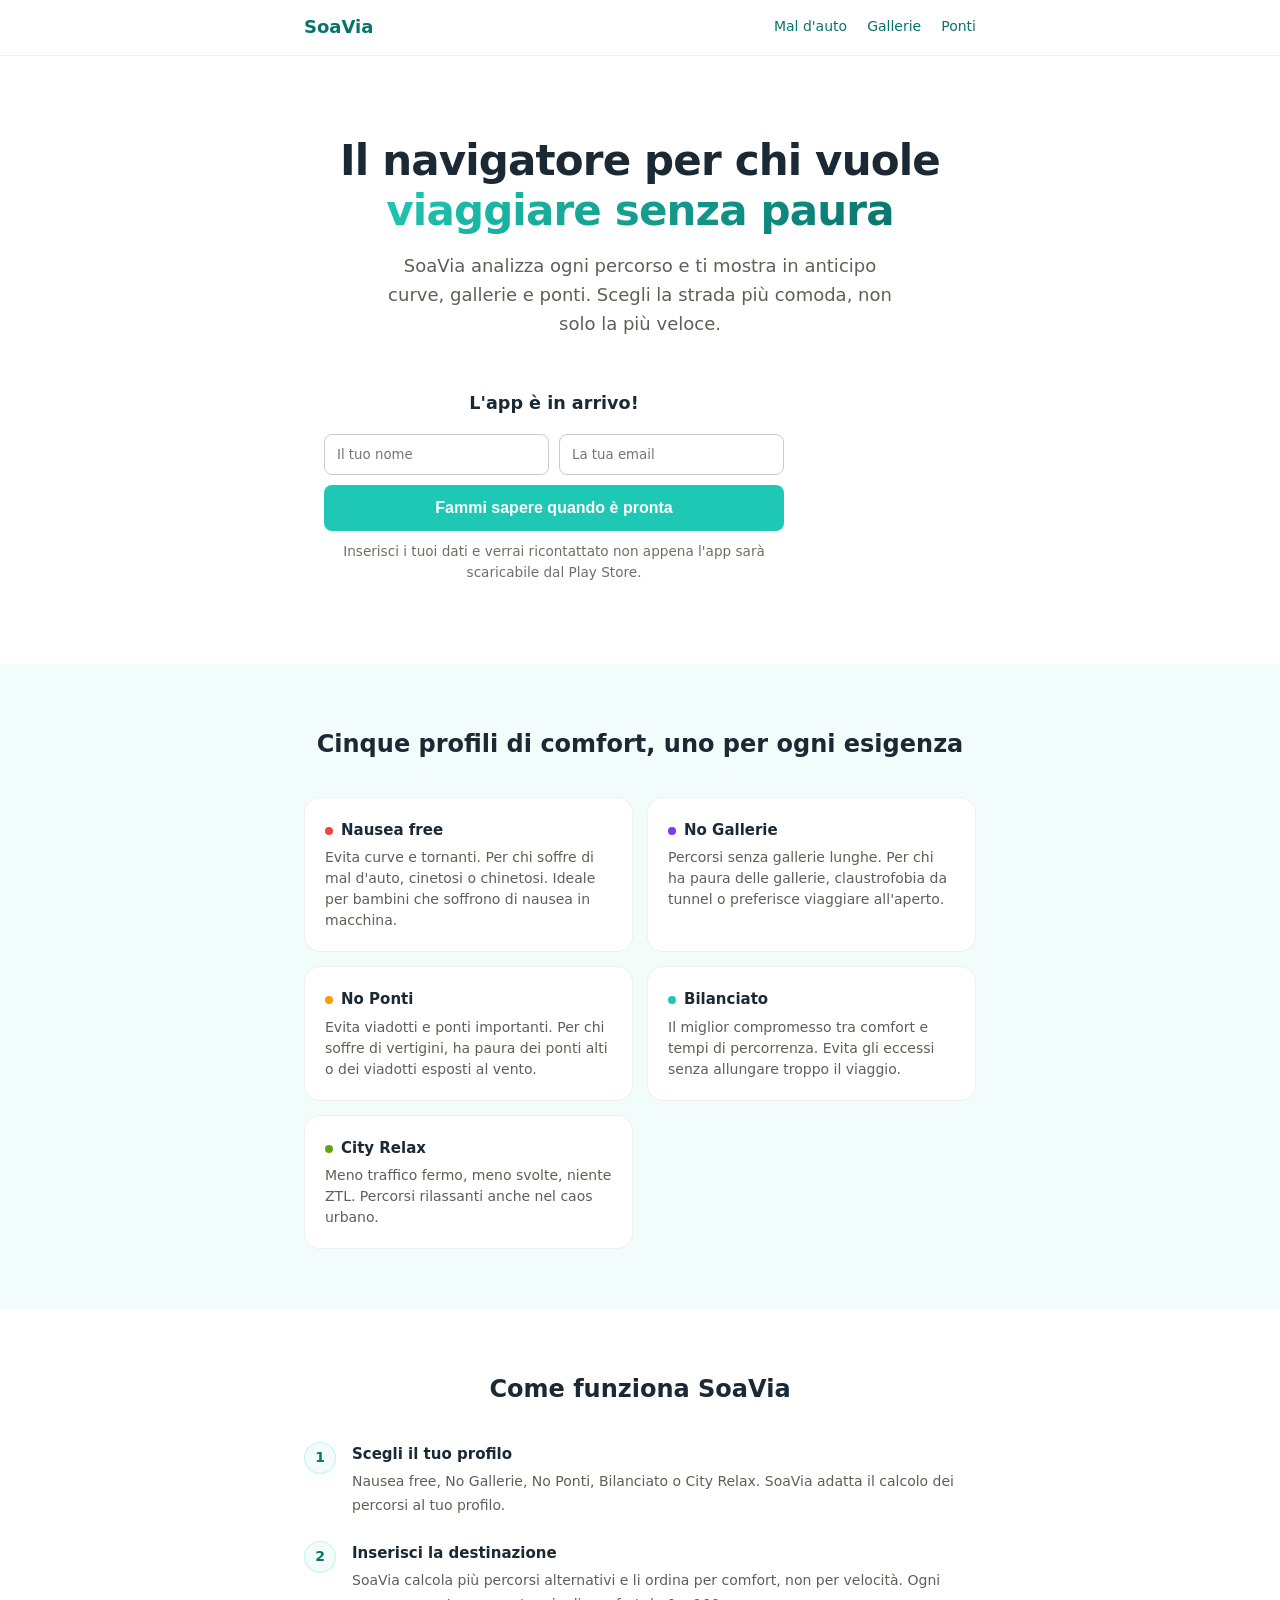
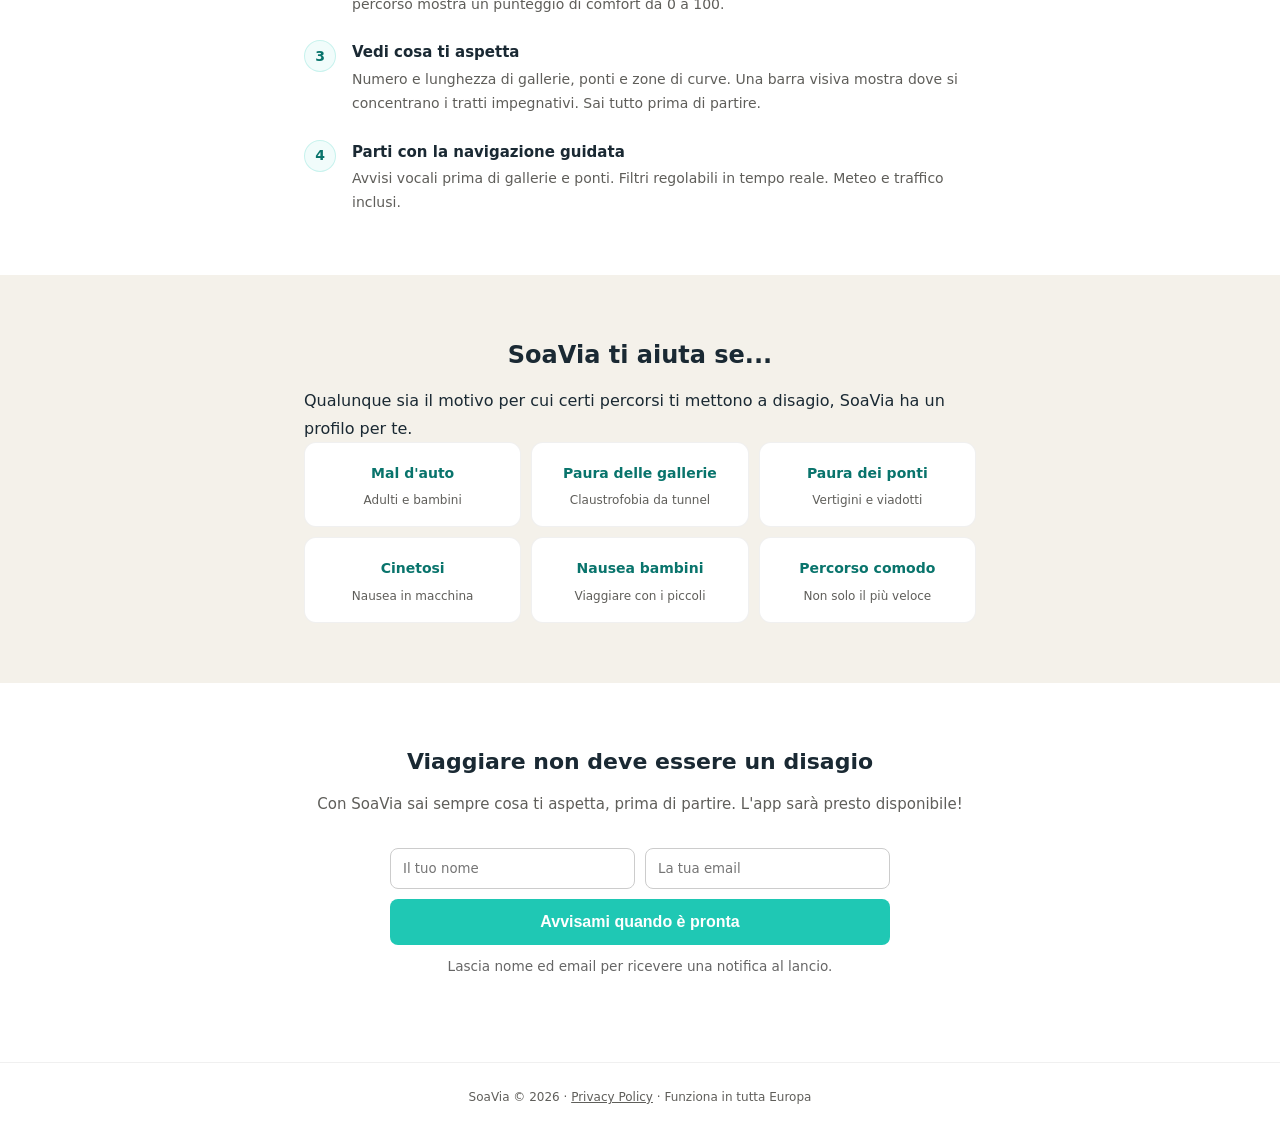
==== index.html @ 56b63d81 "Update index.html" ====
<!DOCTYPE html>
<html lang="it">
<head>
<meta charset="utf-8">
<meta name="viewport" content="width=device-width,initial-scale=1">
<title>SoaVia – Il navigatore per chi vuole viaggiare senza paura</title>
<meta name="description" content="SoaVia è il navigatore anti-nausea che evita curve, gallerie e ponti. Scegli il percorso più comodo, non solo il più veloce. Per chi soffre di mal d'auto, paura delle gallerie o dei ponti.">
<meta name="keywords" content="navigatore anti-nausea, mal d'auto, paura gallerie, paura ponti, evitare curve, cinetosi, navigatore comfort, fobia gallerie">
<link rel="canonical" href="https://soavia.app/">
<meta property="og:title" content="SoaVia – Guida senza paura">
<meta property="og:description" content="Il navigatore che evita curve, gallerie e ponti. Viaggia sereno.">
<meta property="og:type" content="website">
<meta property="og:url" content="https://soavia.app/">
<link rel="stylesheet" href="css/style.css">
<script type="application/ld+json">
{
  "@context": "https://schema.org",
  "@type": "SoftwareApplication",
  "name": "SoaVia",
  "operatingSystem": "Android",
  "applicationCategory": "TravelApplication",
  "description": "Navigatore anti-nausea: evita curve, gallerie e ponti. Scegli il percorso più comodo.",
  "offers": {
    "@type": "Offer",
    "price": "0",
    "priceCurrency": "EUR"
  }
}
</script>
</head>
<body>

<nav>
<div class="container">
  <a class="nav-brand" href="/">SoaVia</a>
  <div class="nav-links">
    <a href="/mal-auto">Mal d'auto</a>
    <a href="/paura-gallerie">Gallerie</a>
    <a href="/paura-ponti">Ponti</a>
  </div>
</div>
</nav>

<section class="hero">
<div class="container">
  <h1>Il navigatore per chi vuole <span>viaggiare senza paura</span></h1>
  <p>SoaVia analizza ogni percorso e ti mostra in anticipo curve, gallerie e ponti. Scegli la strada più comoda, non solo la più veloce.</p>
  
  <!-- FORM DI ISCRIZIONE HERO -->
  <div style="margin-top: 30px; background: rgba(255,255,255,0.1); padding: 20px; border-radius: 12px; max-width: 500px;">
    <h3 style="margin-top: 0; font-size: 1.1rem; margin-bottom: 15px;">L'app è in arrivo!</h3>
    <form onsubmit="inviaModulo(event)" style="display: flex; flex-direction: column; gap: 10px;">
      <div style="display: flex; gap: 10px; flex-wrap: wrap;">
        <input type="text" name="nome" placeholder="Il tuo nome" required style="padding: 12px; border-radius: 8px; border: 1px solid #ccc; flex: 1; min-width: 150px; font-family: inherit;">
        <input type="email" name="email" placeholder="La tua email" required style="padding: 12px; border-radius: 8px; border: 1px solid #ccc; flex: 1; min-width: 200px; font-family: inherit;">
      </div>
      <button type="submit" style="padding: 14px; background-color: #1FC8B4; color: #fff; border: none; border-radius: 8px; font-weight: bold; font-size: 1rem; cursor: pointer; transition: background 0.3s;">
        Fammi sapere quando è pronta
      </button>
    </form>
    <p style="font-size: 0.85rem; margin-top: 10px; margin-bottom: 0; opacity: 0.9;">
      Inserisci i tuoi dati e verrai ricontattato non appena l'app sarà scaricabile dal Play Store.
    </p>
  </div>
</div>
</section>

<section class="profiles">
<div class="container">
  <h2>Cinque profili di comfort, uno per ogni esigenza</h2>
  <div class="profile-grid">
    <div class="profile-card">
      <h3><span class="pc-dot" style="background:#ef4444"></span>Nausea free</h3>
      <p>Evita curve e tornanti. Per chi soffre di mal d'auto, cinetosi o chinetosi. Ideale per bambini che soffrono di nausea in macchina.</p>
    </div>
    <div class="profile-card">
      <h3><span class="pc-dot" style="background:#7c3aed"></span>No Gallerie</h3>
      <p>Percorsi senza gallerie lunghe. Per chi ha paura delle gallerie, claustrofobia da tunnel o preferisce viaggiare all'aperto.</p>
    </div>
    <div class="profile-card">
      <h3><span class="pc-dot" style="background:#f59e0b"></span>No Ponti</h3>
      <p>Evita viadotti e ponti importanti. Per chi soffre di vertigini, ha paura dei ponti alti o dei viadotti esposti al vento.</p>
    </div>
    <div class="profile-card">
      <h3><span class="pc-dot" style="background:#1FC8B4"></span>Bilanciato</h3>
      <p>Il miglior compromesso tra comfort e tempi di percorrenza. Evita gli eccessi senza allungare troppo il viaggio.</p>
    </div>
    <div class="profile-card">
      <h3><span class="pc-dot" style="background:#65a30d"></span>City Relax</h3>
      <p>Meno traffico fermo, meno svolte, niente ZTL. Percorsi rilassanti anche nel caos urbano.</p>
    </div>
  </div>
</div>
</section>

<section class="how">
<div class="container">
  <h2>Come funziona SoaVia</h2>
  <div class="steps">
    <div class="step">
      <div class="step-num">1</div>
      <div class="step-body">
        <h3>Scegli il tuo profilo</h3>
        <p>Nausea free, No Gallerie, No Ponti, Bilanciato o City Relax. SoaVia adatta il calcolo dei percorsi al tuo profilo.</p>
      </div>
    </div>
    <div class="step">
      <div class="step-num">2</div>
      <div class="step-body">
        <h3>Inserisci la destinazione</h3>
        <p>SoaVia calcola più percorsi alternativi e li ordina per comfort, non per velocità. Ogni percorso mostra un punteggio di comfort da 0 a 100.</p>
      </div>
    </div>
    <div class="step">
      <div class="step-num">3</div>
      <div class="step-body">
        <h3>Vedi cosa ti aspetta</h3>
        <p>Numero e lunghezza di gallerie, ponti e zone di curve. Una barra visiva mostra dove si concentrano i tratti impegnativi. Sai tutto prima di partire.</p>
      </div>
    </div>
    <div class="step">
      <div class="step-num">4</div>
      <div class="step-body">
        <h3>Parti con la navigazione guidata</h3>
        <p>Avvisi vocali prima di gallerie e ponti. Filtri regolabili in tempo reale. Meteo e traffico inclusi.</p>
      </div>
    </div>
  </div>
</div>
</section>

<section class="keywords">
<div class="container">
  <h2>SoaVia ti aiuta se...</h2>
  <p>Qualunque sia il motivo per cui certi percorsi ti mettono a disagio, SoaVia ha un profilo per te.</p>
  <div class="kw-grid">
    <div class="kw-card"><a href="/mal-auto">Mal d'auto</a><p>Adulti e bambini</p></div>
    <div class="kw-card"><a href="/paura-gallerie">Paura delle gallerie</a><p>Claustrofobia da tunnel</p></div>
    <div class="kw-card"><a href="/paura-ponti">Paura dei ponti</a><p>Vertigini e viadotti</p></div>
    <div class="kw-card"><a href="/mal-auto">Cinetosi</a><p>Nausea in macchina</p></div>
    <div class="kw-card"><a href="/mal-auto">Nausea bambini</a><p>Viaggiare con i piccoli</p></div>
    <div class="kw-card"><a href="/">Percorso comodo</a><p>Non solo il più veloce</p></div>
  </div>
</div>
</section>

<section class="cta-bottom">
<div class="container">
  <h2>Viaggiare non deve essere un disagio</h2>
  <p>Con SoaVia sai sempre cosa ti aspetta, prima di partire. L'app sarà presto disponibile!</p>
  
  <!-- FORM DI ISCRIZIONE BOTTOM -->
  <div style="margin: 30px auto 0 auto; max-width: 500px; text-align: left;">
    <form onsubmit="inviaModulo(event)" style="display: flex; flex-direction: column; gap: 10px;">
      <div style="display: flex; gap: 10px; flex-wrap: wrap;">
        <input type="text" name="nome" placeholder="Il tuo nome" required style="padding: 12px; border-radius: 8px; border: 1px solid #ccc; flex: 1; min-width: 150px; font-family: inherit;">
        <input type="email" name="email" placeholder="La tua email" required style="padding: 12px; border-radius: 8px; border: 1px solid #ccc; flex: 1; min-width: 200px; font-family: inherit;">
      </div>
      <button type="submit" style="padding: 14px; background-color: #1FC8B4; color: #fff; border: none; border-radius: 8px; font-weight: bold; font-size: 1rem; cursor: pointer; transition: background 0.3s;">
        Avvisami quando è pronta
      </button>
    </form>
    <p style="font-size: 0.85rem; margin-top: 10px; text-align: center; color: #666;">
      Lascia nome ed email per ricevere una notifica al lancio.
    </p>
  </div>

</div>
</section>

<footer>
<div class="container">
  <p>SoaVia &copy; 2026 &middot; <a href="/privacy">Privacy Policy</a> &middot; Funziona in tutta Europa</p>
</div>
</footer>

<!-- SCRIPT PER INVIO DATI A GOOGLE SHEETS -->
<script>
  function inviaModulo(event) {
    event.preventDefault(); // Evita che la pagina si ricarichi
    const form = event.target;
    const data = new FormData(form);
    
    // Il tuo URL webhook di Google Apps Script
    const scriptURL = 'https://script.google.com/macros/s/AKfycbw3_UJjBJ1ajuXNE6w1IYmeQX-4_TCzRFp1I6BM9_1utjmKxVD0wl0oNUr3BldOU5_tsw/exec';

    const btn = form.querySelector('button');
    const originalText = btn.innerText;
    btn.innerText = 'Invio in corso...'; // Feedback visivo

    // Esegue la chiamata POST in background
    fetch(scriptURL, { method: 'POST', body: data, mode: 'no-cors' })
      .then(() => {
        // Sostituisce i campi di input con il messaggio di conferma
        form.innerHTML = '<p style="color: #1FC8B4; font-weight: bold; font-size: 1.1rem; margin: 0; text-align: center; padding: 10px;">Grazie! I tuoi dati sono stati salvati. Ti contatteremo presto.</p>';
      })
      .catch(error => {
        console.error('Errore durante l\'invio!', error.message);
        btn.innerText = originalText;
        alert('C\'è stato un errore di connessione. Riprova più tardi.');
      });
  }
</script>

</body>
</html>
---- css/style.css ----
*,*::before,*::after{box-sizing:border-box;margin:0;padding:0}
:root{--teal:#1FC8B4;--teal-dark:#09746C;--teal-bg:rgba(31,200,180,.06);--text:#1a2933;--muted:#5F5E5A;--light:#F4F1EA;--white:#fff;--red:#D85A30;--amber:#BA7517;--radius:16px}
html{scroll-behavior:smooth}
body{font-family:system-ui,-apple-system,sans-serif;color:var(--text);line-height:1.7;-webkit-font-smoothing:antialiased}
a{color:var(--teal-dark);text-decoration:none}
a:hover{text-decoration:underline}
img{max-width:100%;height:auto;display:block}

.container{max-width:720px;margin:0 auto;padding:0 24px}

nav{position:sticky;top:0;background:rgba(255,255,255,.92);backdrop-filter:blur(12px);border-bottom:1px solid rgba(0,0,0,.06);z-index:100;padding:12px 0}
nav .container{display:flex;align-items:center;justify-content:space-between}
.nav-brand{font-size:18px;font-weight:700;color:var(--teal-dark);display:flex;align-items:center;gap:8px}
.nav-brand img{width:28px;height:28px;border-radius:6px}
.nav-links{display:flex;gap:20px;font-size:14px;font-weight:500;color:var(--muted)}
.nav-links a:hover{color:var(--teal-dark)}

.hero{padding:80px 0 60px;text-align:center}
.hero h1{font-size:clamp(28px,5vw,42px);font-weight:800;line-height:1.2;margin-bottom:16px;letter-spacing:-.02em}
.hero h1 span{background:linear-gradient(135deg,var(--teal),var(--teal-dark));-webkit-background-clip:text;-webkit-text-fill-color:transparent;background-clip:text}
.hero p{font-size:18px;color:var(--muted);max-width:520px;margin:0 auto 28px;line-height:1.6}
.btn-store{display:inline-flex;align-items:center;gap:10px;background:var(--teal-dark);color:var(--white);padding:14px 28px;border-radius:12px;font-size:16px;font-weight:600;transition:transform .15s}
.btn-store:hover{transform:translateY(-2px);text-decoration:none;background:#085041}
.btn-store svg{width:22px;height:22px;fill:currentColor}

.profiles{padding:60px 0;background:var(--teal-bg)}
.profiles h2{font-size:24px;font-weight:700;text-align:center;margin-bottom:32px}
.profile-grid{display:grid;grid-template-columns:1fr;gap:14px}
.profile-card{background:var(--white);border-radius:var(--radius);padding:20px;border:1px solid rgba(0,0,0,.06)}
.profile-card h3{font-size:15px;font-weight:700;margin-bottom:4px;display:flex;align-items:center;gap:8px}
.profile-card p{font-size:14px;color:var(--muted);line-height:1.5}
.pc-dot{width:8px;height:8px;border-radius:50%;flex-shrink:0}

.how{padding:60px 0}
.how h2{font-size:24px;font-weight:700;text-align:center;margin-bottom:32px}
.steps{display:flex;flex-direction:column;gap:24px}
.step{display:flex;gap:16px;align-items:flex-start}
.step-num{width:32px;height:32px;border-radius:50%;background:var(--teal-bg);color:var(--teal-dark);font-size:14px;font-weight:700;display:flex;align-items:center;justify-content:center;flex-shrink:0;border:1px solid rgba(31,200,180,.2)}
.step-body h3{font-size:15px;font-weight:700;margin-bottom:2px}
.step-body p{font-size:14px;color:var(--muted)}

.keywords{padding:60px 0;background:var(--light)}
.keywords h2{font-size:24px;font-weight:700;text-align:center;margin-bottom:12px}
.keywords>p{text-align:center;color:var(--muted);font-size:15px;max-width:560px;margin:0 auto 28px}
.kw-grid{display:grid;grid-template-columns:1fr 1fr;gap:10px}
.kw-card{background:var(--white);border-radius:12px;padding:16px;text-align:center;border:1px solid rgba(0,0,0,.06)}
.kw-card a{font-size:14px;font-weight:600;color:var(--teal-dark)}
.kw-card p{font-size:12px;color:var(--muted);margin-top:4px}

.cta-bottom{padding:60px 0;text-align:center}
.cta-bottom h2{font-size:22px;font-weight:700;margin-bottom:12px}
.cta-bottom p{color:var(--muted);margin-bottom:24px;font-size:15px}

footer{padding:24px 0;border-top:1px solid rgba(0,0,0,.06);text-align:center;font-size:12px;color:var(--muted)}
footer a{color:var(--muted);text-decoration:underline}

.page-hero{padding:60px 0 40px;text-align:center;background:var(--teal-bg)}
.page-hero h1{font-size:clamp(24px,4.5vw,36px);font-weight:800;line-height:1.25;margin-bottom:12px}
.page-hero p{font-size:16px;color:var(--muted);max-width:520px;margin:0 auto}

.page-body{padding:48px 0}
.page-body h2{font-size:20px;font-weight:700;margin:28px 0 10px}
.page-body p,.page-body li{font-size:15px;color:var(--muted);line-height:1.7}
.page-body ul{padding-left:20px;margin:8px 0 16px}
.page-body li{margin-bottom:4px}

@media(min-width:600px){
  .profile-grid{grid-template-columns:1fr 1fr}
  .kw-grid{grid-template-columns:repeat(3,1fr)}
}
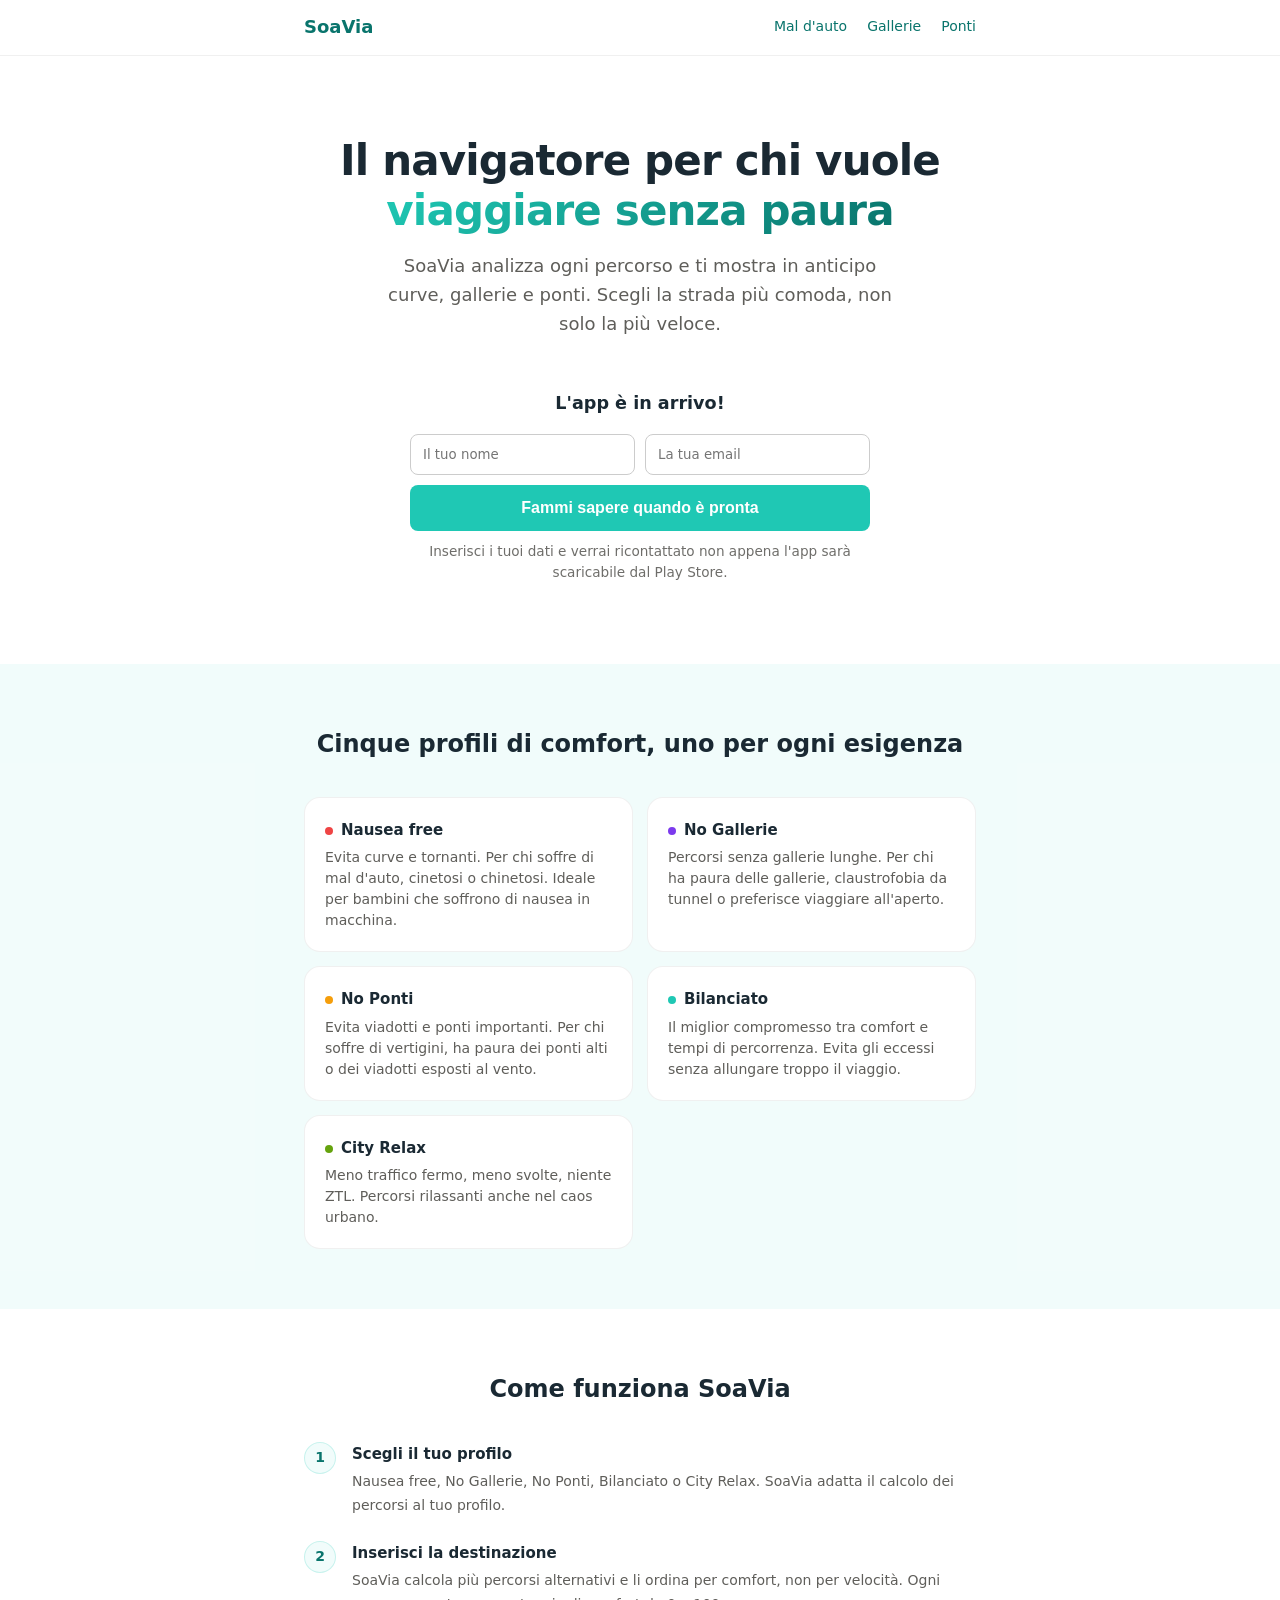
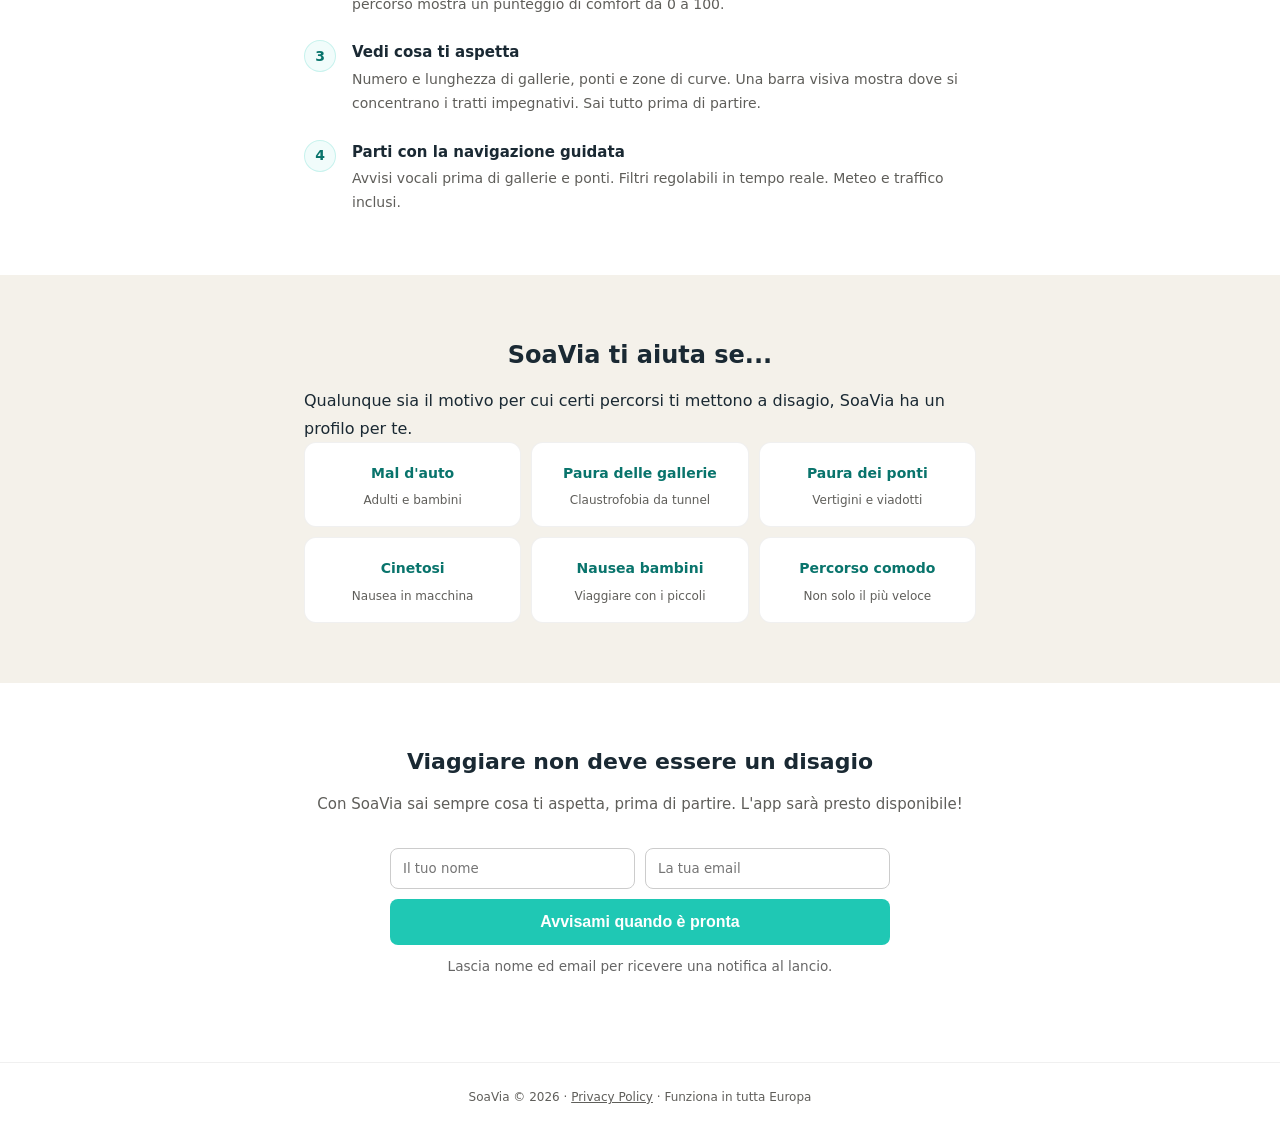
==== commit 22cf10ec: "Update index.html" ====
--- a/index.html
+++ b/index.html
@@ -47,7 +47,7 @@
   <p>SoaVia analizza ogni percorso e ti mostra in anticipo curve, gallerie e ponti. Scegli la strada più comoda, non solo la più veloce.</p>
   
   <!-- FORM DI ISCRIZIONE HERO -->
-  <div style="margin-top: 30px; background: rgba(255,255,255,0.1); padding: 20px; border-radius: 12px; max-width: 500px;">
+  <div style="margin: 30px auto 0 auto; background: rgba(255,255,255,0.1); padding: 20px; border-radius: 12px; max-width: 500px;">
     <h3 style="margin-top: 0; font-size: 1.1rem; margin-bottom: 15px;">L'app è in arrivo!</h3>
     <form onsubmit="inviaModulo(event)" style="display: flex; flex-direction: column; gap: 10px;">
       <div style="display: flex; gap: 10px; flex-wrap: wrap;">
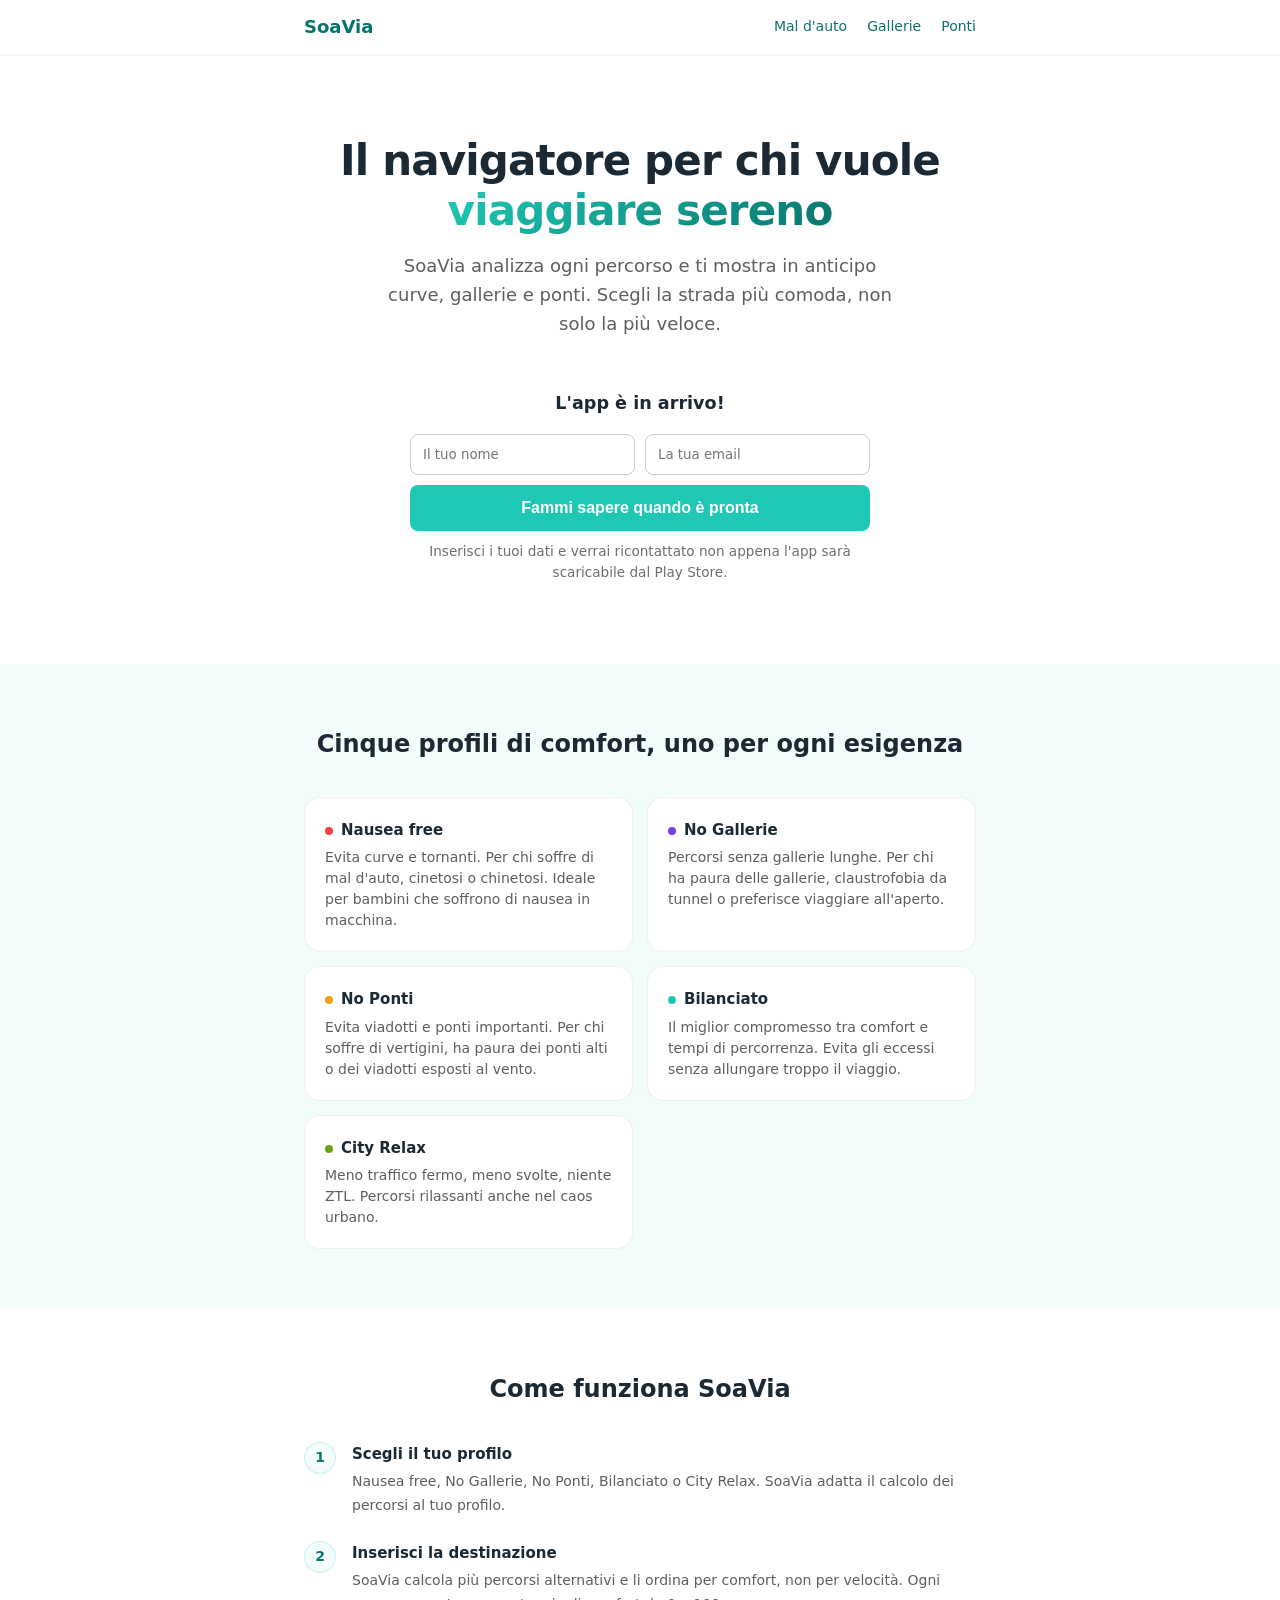
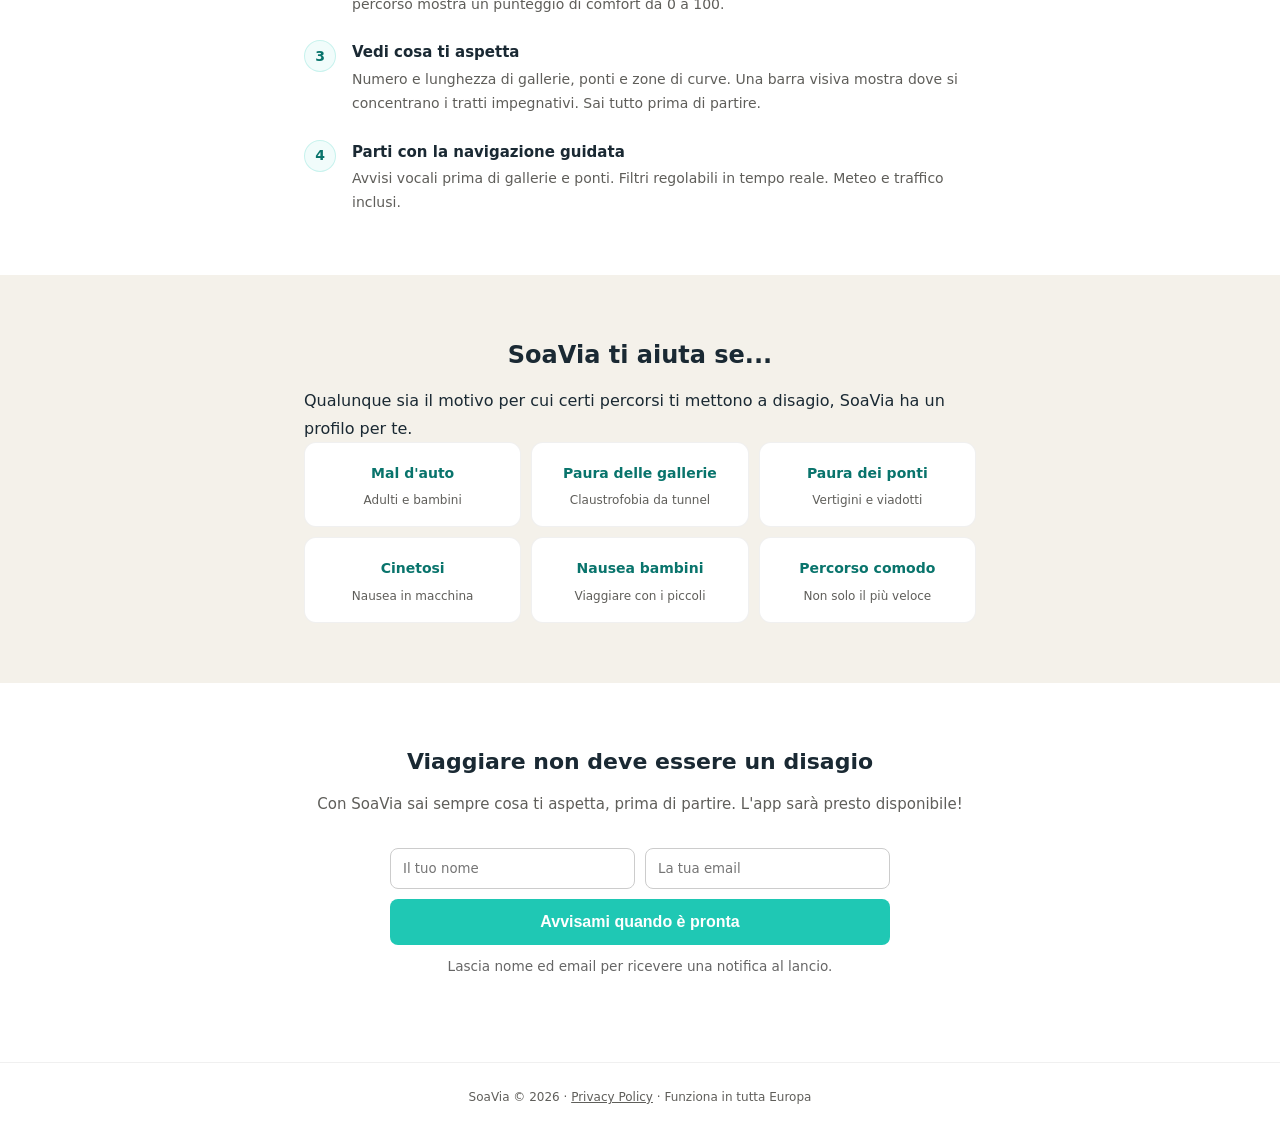
==== commit 7a043bc6: "Update index.html" ====
--- a/index.html
+++ b/index.html
@@ -43,7 +43,7 @@
 
 <section class="hero">
 <div class="container">
-  <h1>Il navigatore per chi vuole <span>viaggiare senza paura</span></h1>
+  <h1>Il navigatore per chi vuole <span>viaggiare sereno</span></h1>
   <p>SoaVia analizza ogni percorso e ti mostra in anticipo curve, gallerie e ponti. Scegli la strada più comoda, non solo la più veloce.</p>
   
   <!-- FORM DI ISCRIZIONE HERO -->
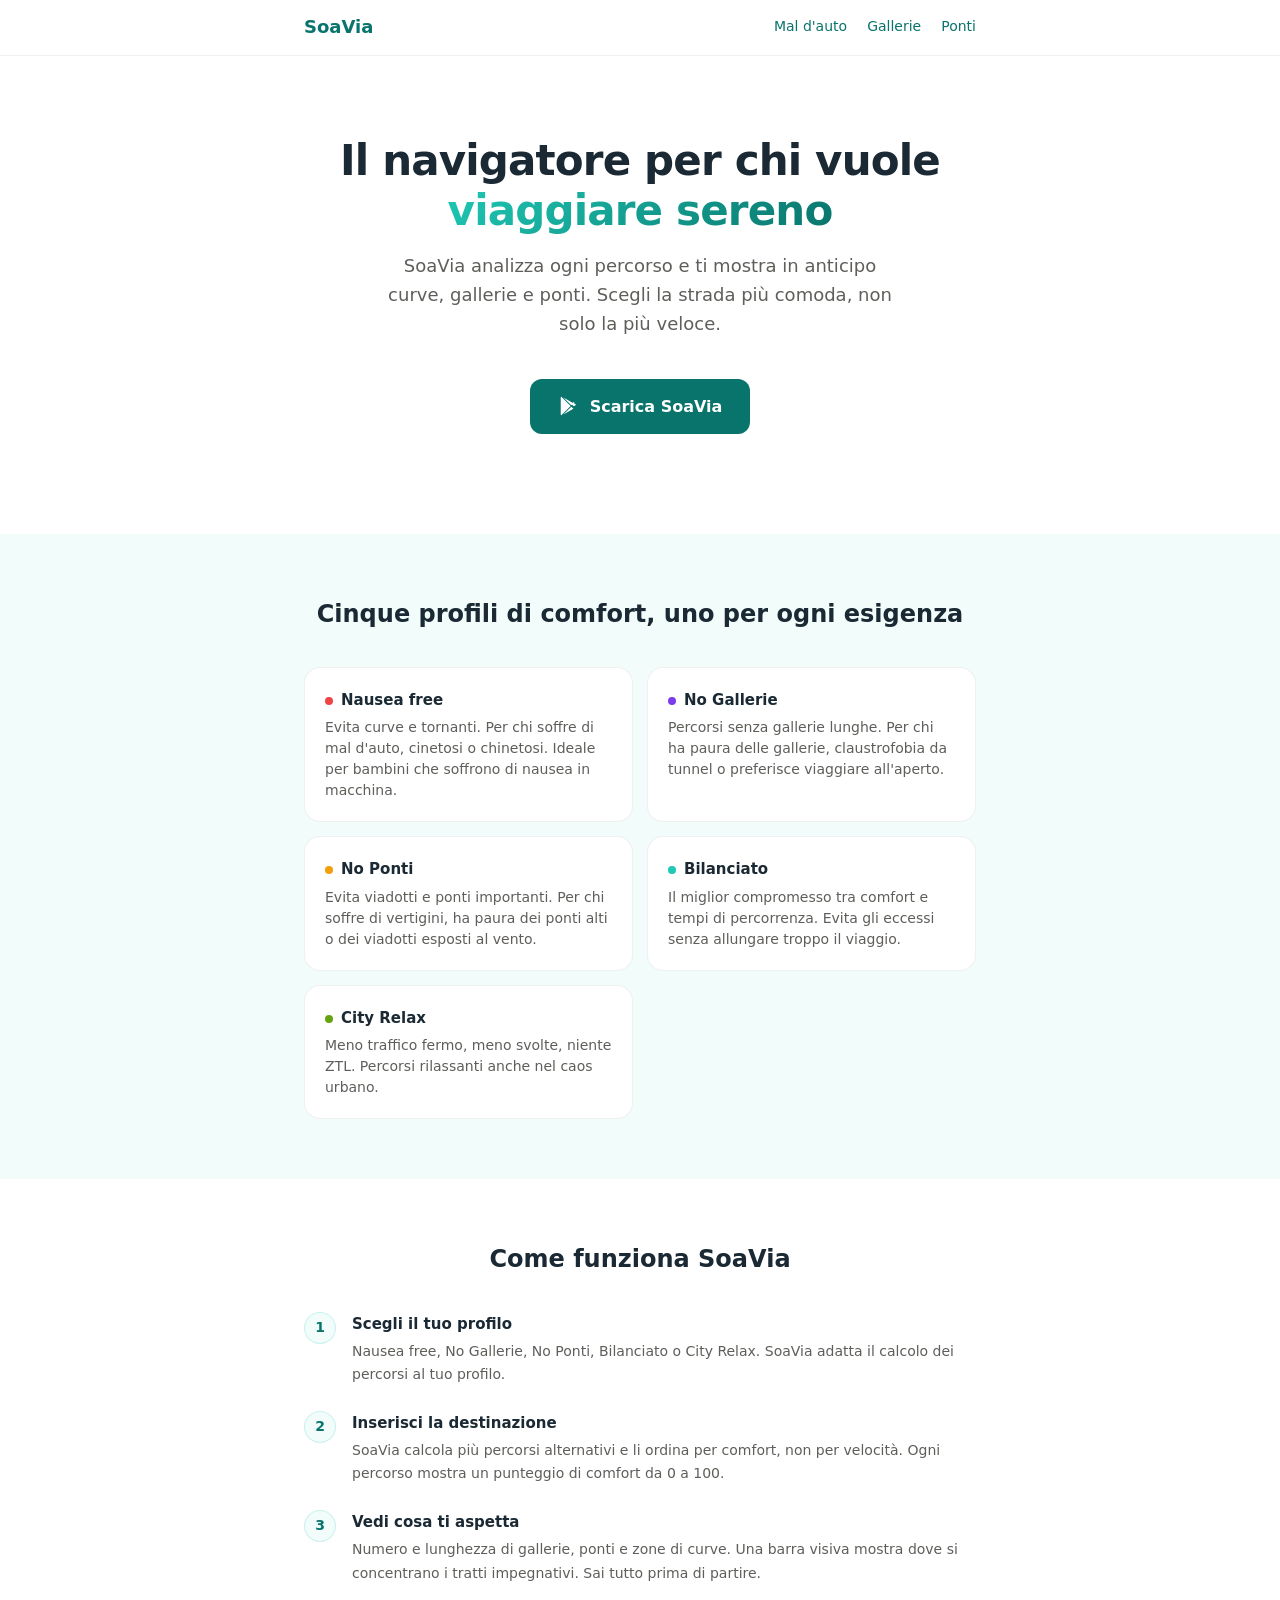
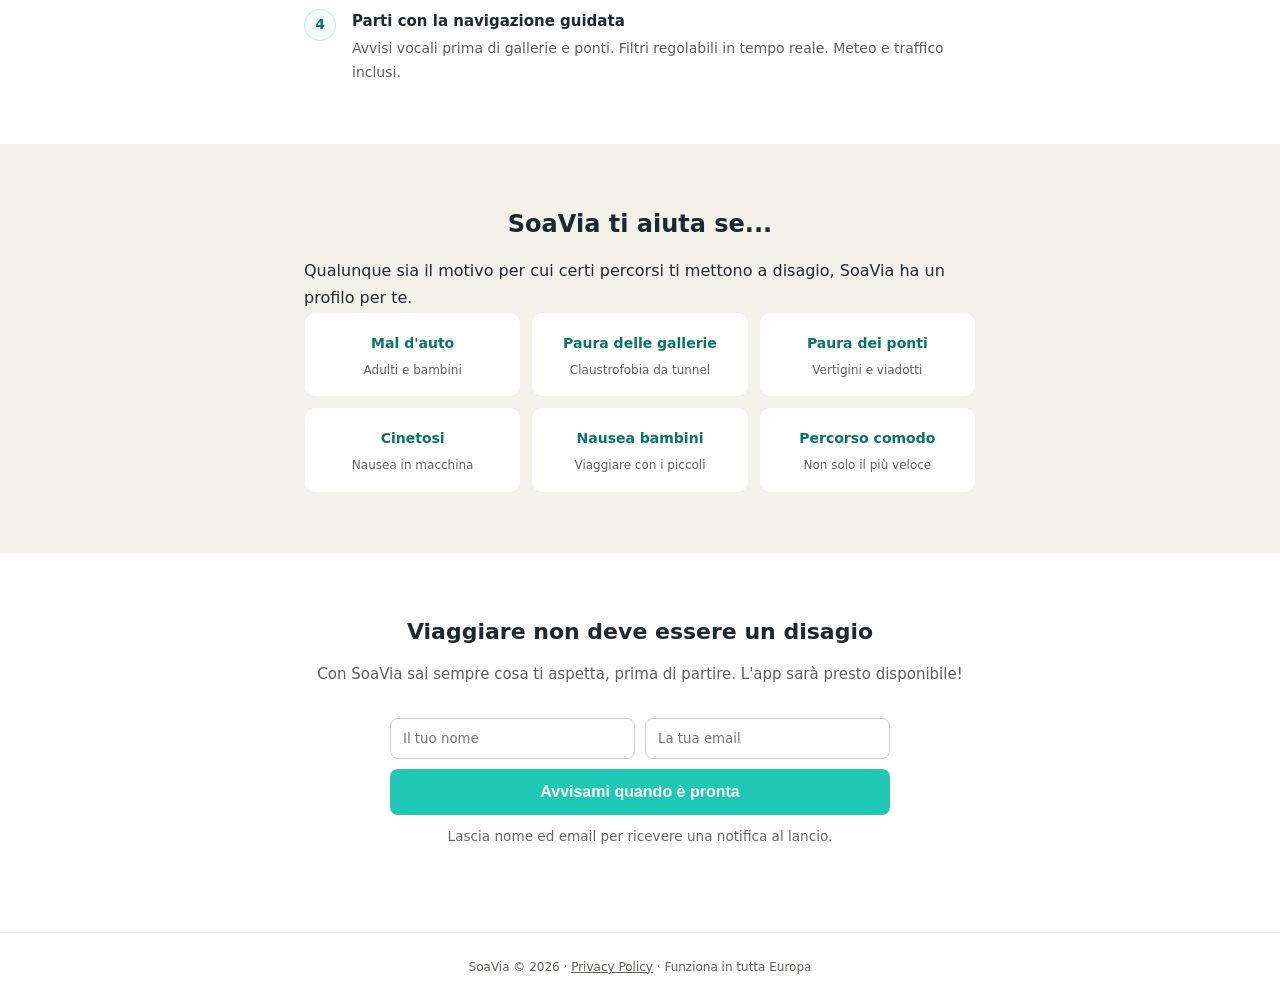
==== commit 67437731: "Update index.html" ====
--- a/index.html
+++ b/index.html
@@ -4,6 +4,7 @@
 <meta charset="utf-8">
 <meta name="viewport" content="width=device-width,initial-scale=1">
 <title>SoaVia – Il navigatore per chi vuole viaggiare senza paura</title>
+<link rel="icon" href="/favicon.png" type="image/png" sizes="192x192">
 <meta name="description" content="SoaVia è il navigatore anti-nausea che evita curve, gallerie e ponti. Scegli il percorso più comodo, non solo il più veloce. Per chi soffre di mal d'auto, paura delle gallerie o dei ponti.">
 <meta name="keywords" content="navigatore anti-nausea, mal d'auto, paura gallerie, paura ponti, evitare curve, cinetosi, navigatore comfort, fobia gallerie">
 <link rel="canonical" href="https://soavia.app/">
@@ -47,22 +48,12 @@
   <p>SoaVia analizza ogni percorso e ti mostra in anticipo curve, gallerie e ponti. Scegli la strada più comoda, non solo la più veloce.</p>
   
   <!-- FORM DI ISCRIZIONE HERO -->
-  <div style="margin: 30px auto 0 auto; background: rgba(255,255,255,0.1); padding: 20px; border-radius: 12px; max-width: 500px;">
-    <h3 style="margin-top: 0; font-size: 1.1rem; margin-bottom: 15px;">L'app è in arrivo!</h3>
-    <form onsubmit="inviaModulo(event)" style="display: flex; flex-direction: column; gap: 10px;">
-      <div style="display: flex; gap: 10px; flex-wrap: wrap;">
-        <input type="text" name="nome" placeholder="Il tuo nome" required style="padding: 12px; border-radius: 8px; border: 1px solid #ccc; flex: 1; min-width: 150px; font-family: inherit;">
-        <input type="email" name="email" placeholder="La tua email" required style="padding: 12px; border-radius: 8px; border: 1px solid #ccc; flex: 1; min-width: 200px; font-family: inherit;">
-      </div>
-      <button type="submit" style="padding: 14px; background-color: #1FC8B4; color: #fff; border: none; border-radius: 8px; font-weight: bold; font-size: 1rem; cursor: pointer; transition: background 0.3s;">
-        Fammi sapere quando è pronta
-      </button>
-    </form>
-    <p style="font-size: 0.85rem; margin-top: 10px; margin-bottom: 0; opacity: 0.9;">
-      Inserisci i tuoi dati e verrai ricontattato non appena l'app sarà scaricabile dal Play Store.
-    </p>
+  <div style="text-align:center;margin:40px 0">
+  <a class="btn-store" href="https://play.google.com/store/apps/details?id=com.saferoute.pro.app" target="_blank" rel="noopener">
+    <svg viewBox="0 0 24 24"><path d="M3.609 1.814L13.792 12 3.61 22.186a.996.996 0 0 1-.61-.92V2.734a1 1 0 0 1 .609-.92zm10.89 10.893l2.302 2.302-10.937 6.333 8.635-8.635zm3.199-3.405l2.302 1.33-2.883 1.67-2.523-2.523 3.104-2.477zM5.864 2.658L16.8 8.991l-2.302 2.302L5.864 2.658z"/></svg>
+    Scarica SoaVia
+  </a>
   </div>
-</div>
 </section>
 
 <section class="profiles">
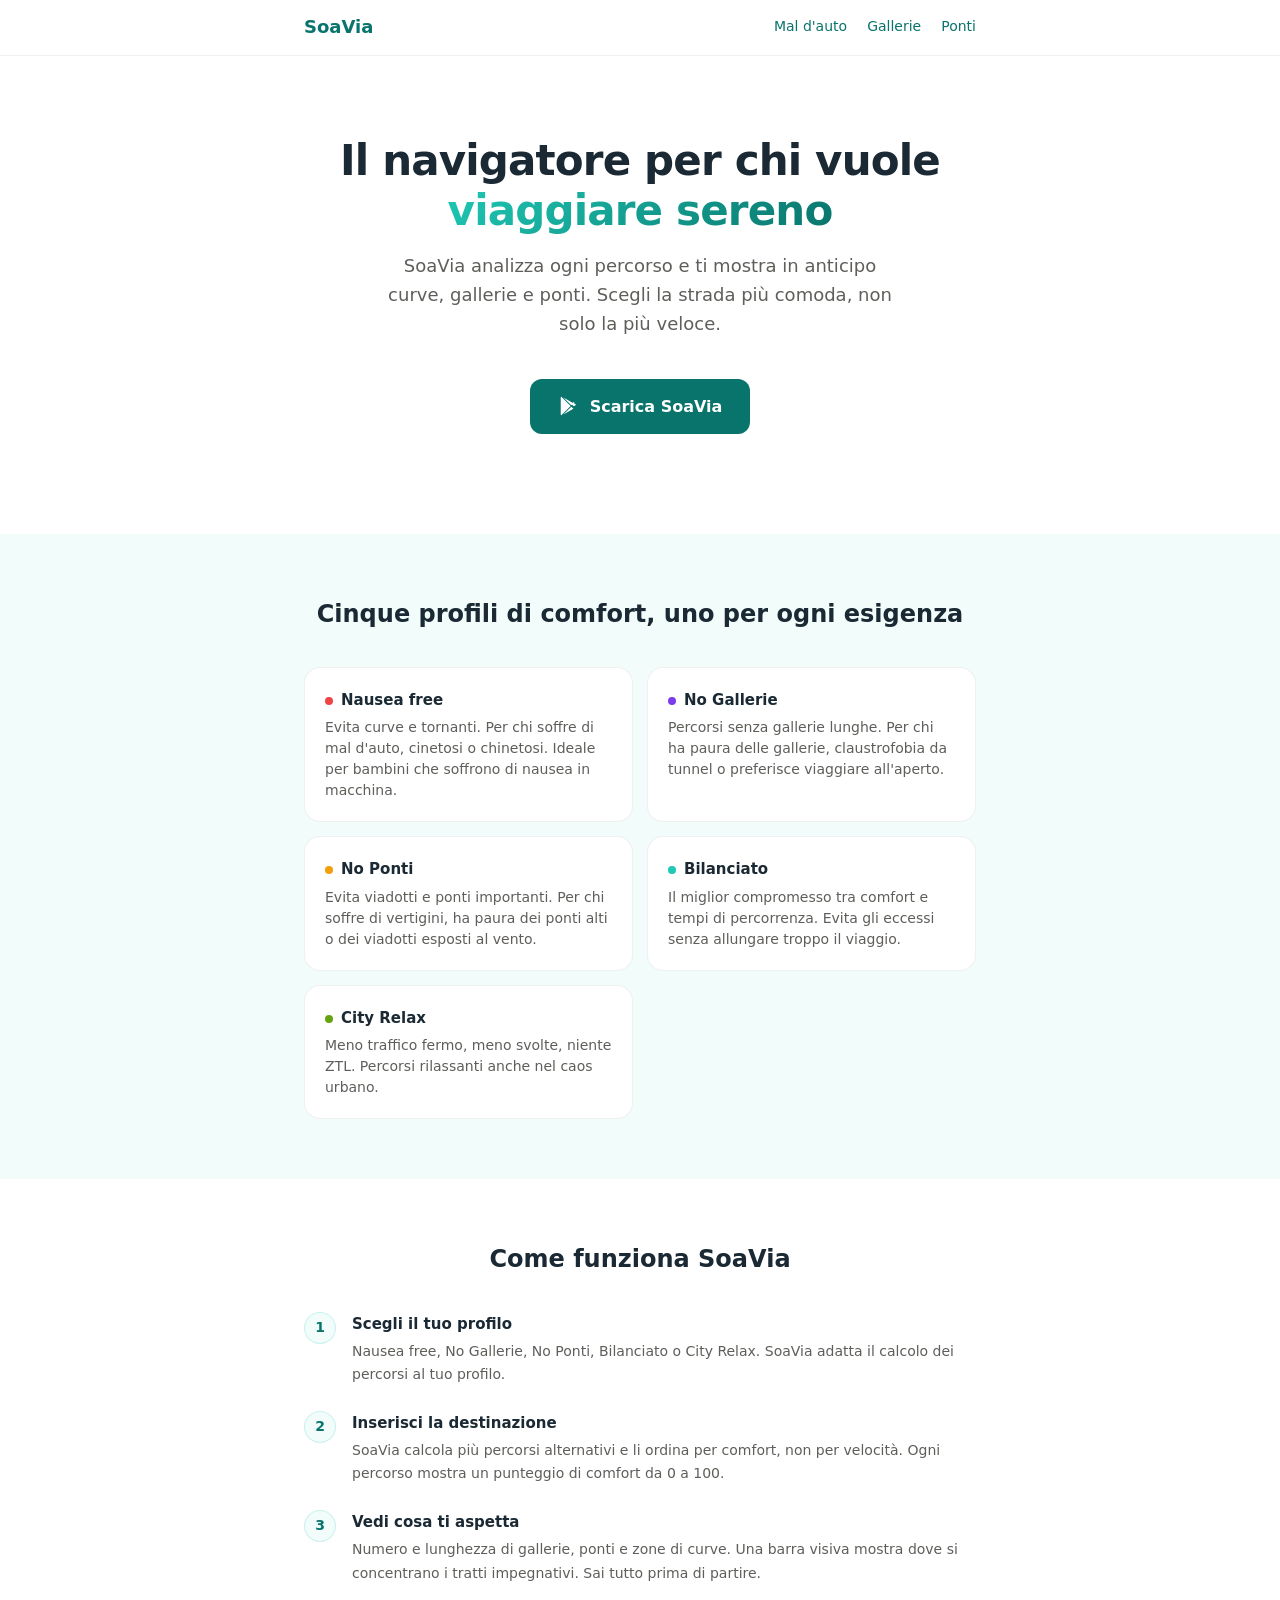
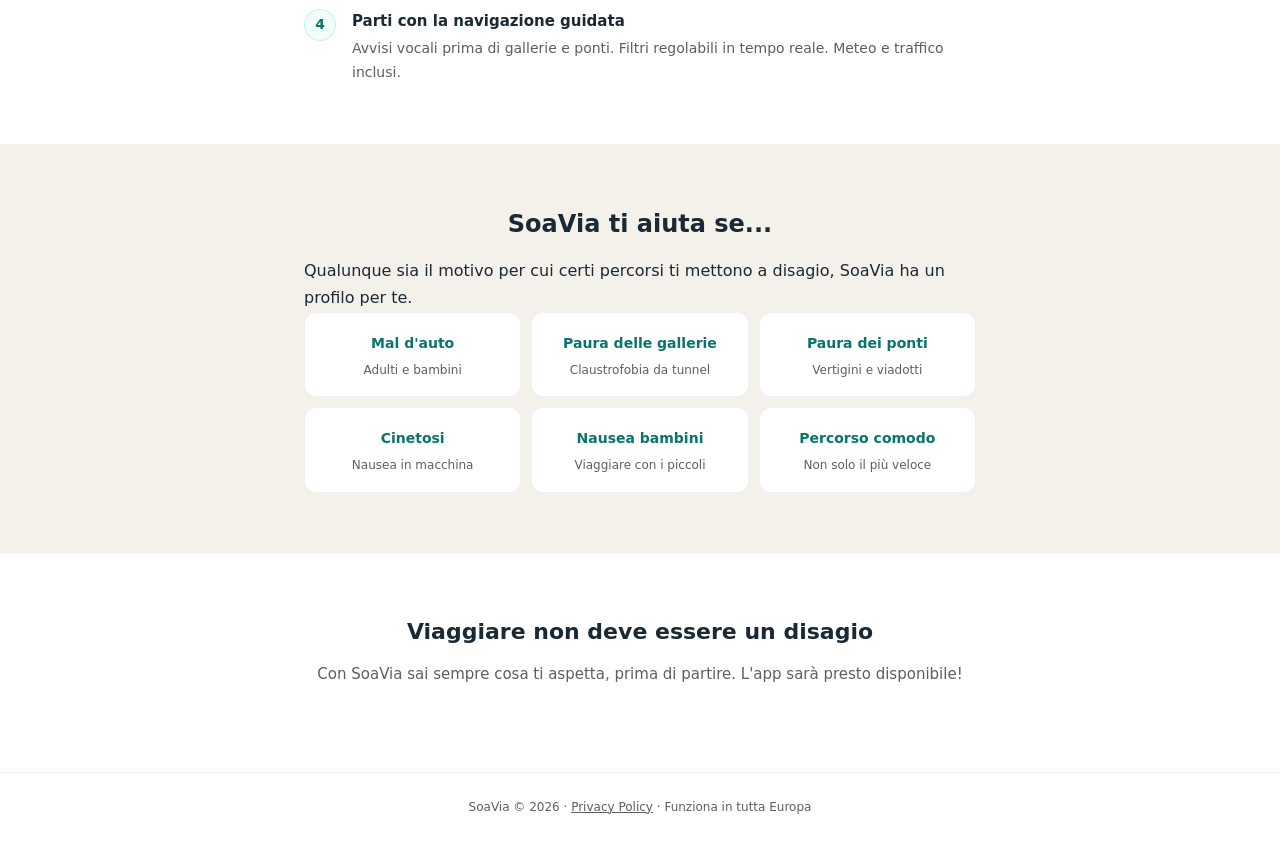
==== commit dbe35666: "Update index.html" ====
--- a/index.html
+++ b/index.html
@@ -140,7 +140,7 @@
   <h2>Viaggiare non deve essere un disagio</h2>
   <p>Con SoaVia sai sempre cosa ti aspetta, prima di partire. L'app sarà presto disponibile!</p>
   
-  <!-- FORM DI ISCRIZIONE BOTTOM -->
+  <!-- FORM DI ISCRIZIONE BOTTOM
   <div style="margin: 30px auto 0 auto; max-width: 500px; text-align: left;">
     <form onsubmit="inviaModulo(event)" style="display: flex; flex-direction: column; gap: 10px;">
       <div style="display: flex; gap: 10px; flex-wrap: wrap;">
@@ -154,7 +154,7 @@
     <p style="font-size: 0.85rem; margin-top: 10px; text-align: center; color: #666;">
       Lascia nome ed email per ricevere una notifica al lancio.
     </p>
-  </div>
+  </div> -->
 
 </div>
 </section>
